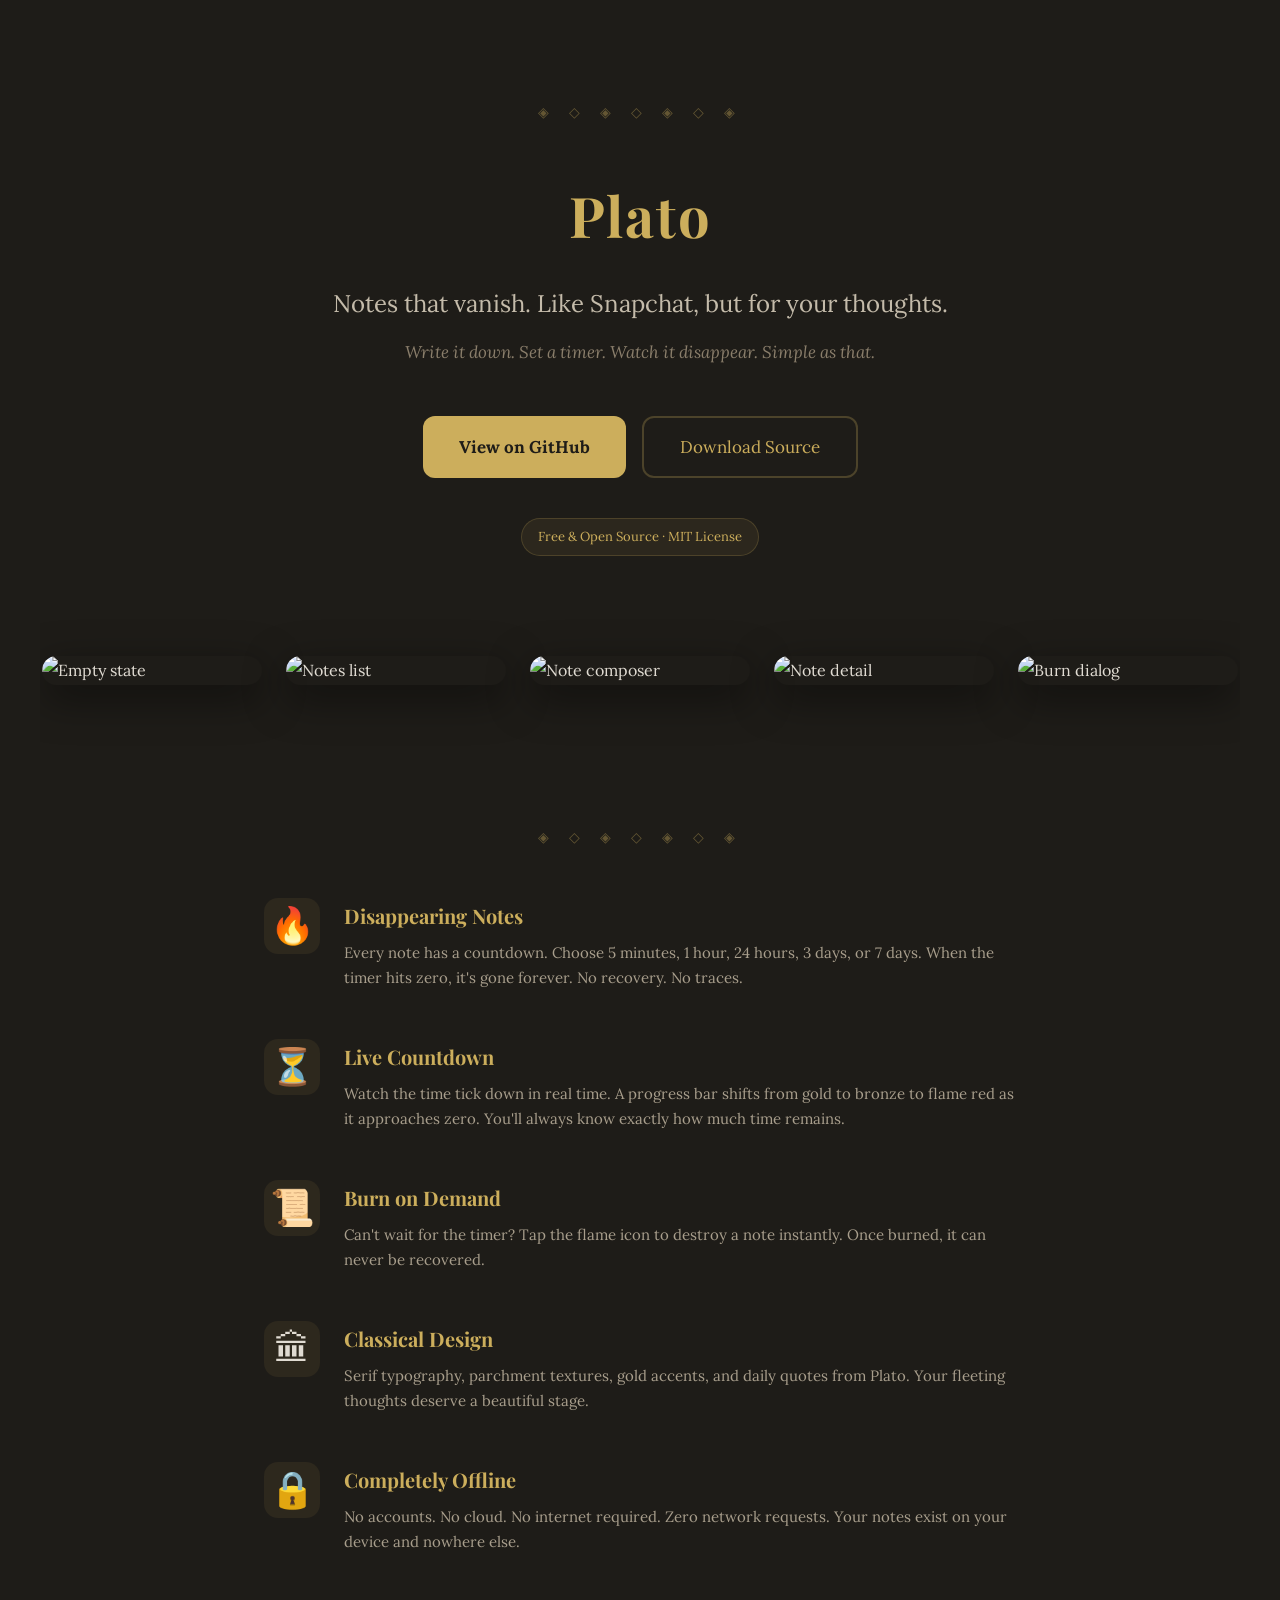
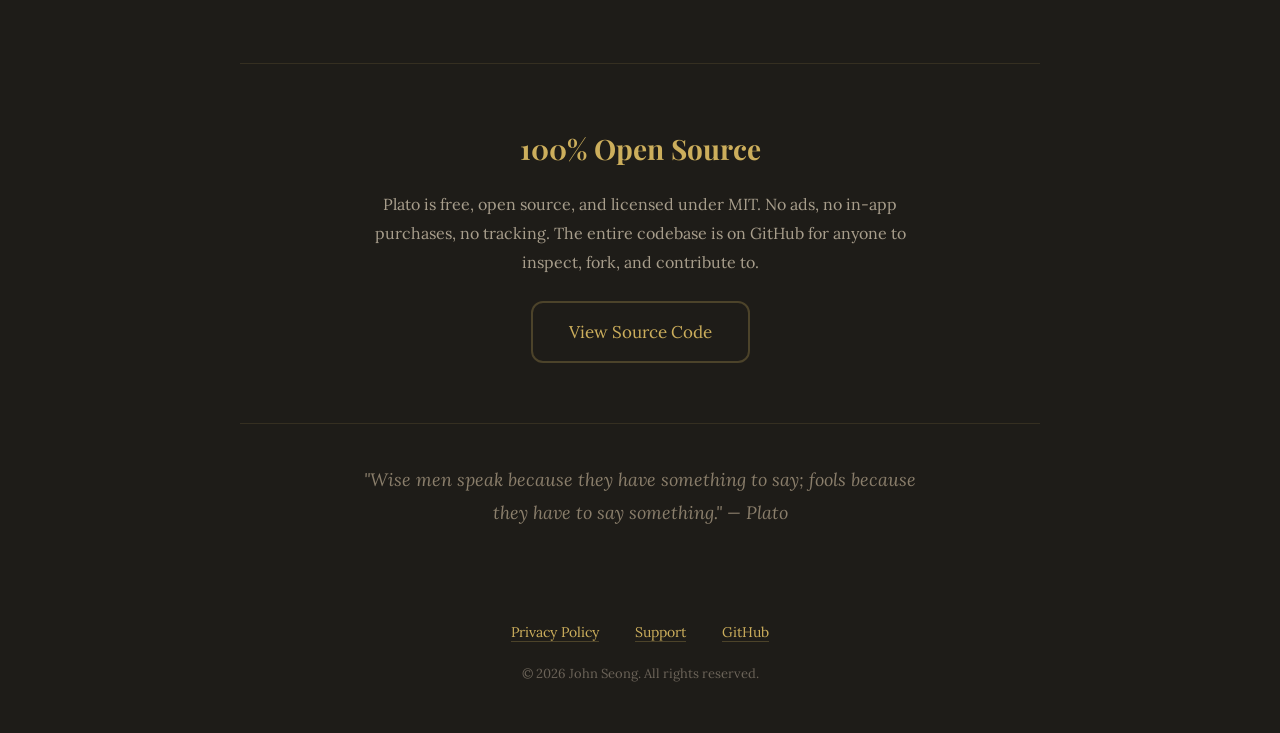
==== docs/marketing.html @ cb4d99b6 "Add marketing landing page and update App Store URLs Co-Authored-By: Claude Opus 4.6 (1M context) <n" ====
<!DOCTYPE html>
<html lang="en">
<head>
    <meta charset="UTF-8">
    <meta name="viewport" content="width=device-width, initial-scale=1.0">
    <title>Plato — Disappearing Notes</title>
    <meta name="description" content="Notes that vanish. Like Snapchat, but for your thoughts. Free and open source.">
    <meta property="og:title" content="Plato — Disappearing Notes">
    <meta property="og:description" content="Notes that vanish. Like Snapchat, but for your thoughts. Free and open source.">
    <meta property="og:type" content="website">
    <meta property="og:url" content="https://wonmor.github.io/Plato-Notes-iOS/marketing.html">
    <style>
        @import url('https://fonts.googleapis.com/css2?family=Playfair+Display:ital,wght@0,400;0,700;1,400&family=Lora:ital@0;1&display=swap');

        * { margin: 0; padding: 0; box-sizing: border-box; }

        body {
            font-family: 'Lora', Georgia, serif;
            background-color: #1e1c18;
            color: #e0dbd2;
            line-height: 1.8;
            overflow-x: hidden;
        }

        .hero {
            text-align: center;
            padding: 100px 24px 60px;
            max-width: 800px;
            margin: 0 auto;
        }

        .hero-border {
            color: #ccae5c66;
            font-size: 14px;
            letter-spacing: 8px;
            margin-bottom: 40px;
        }

        .hero h1 {
            font-family: 'Playfair Display', Georgia, serif;
            font-size: 56px;
            color: #ccae5c;
            margin-bottom: 16px;
            letter-spacing: 2px;
        }

        .hero .tagline {
            font-size: 24px;
            color: #c4bbaa;
            margin-bottom: 12px;
        }

        .hero .sub-tagline {
            font-size: 17px;
            color: #8a7e6b;
            font-style: italic;
            margin-bottom: 48px;
        }

        .cta-buttons {
            display: flex;
            gap: 16px;
            justify-content: center;
            flex-wrap: wrap;
            margin-bottom: 24px;
        }

        .cta-primary {
            display: inline-block;
            background: #ccae5c;
            color: #1e1c18;
            font-family: 'Lora', Georgia, serif;
            font-size: 17px;
            font-weight: bold;
            padding: 16px 36px;
            border-radius: 12px;
            text-decoration: none;
            transition: transform 0.2s, background 0.2s;
        }

        .cta-primary:hover {
            transform: scale(1.03);
            background: #d9be6e;
        }

        .cta-secondary {
            display: inline-block;
            border: 2px solid #ccae5c44;
            color: #ccae5c;
            font-family: 'Lora', Georgia, serif;
            font-size: 17px;
            padding: 14px 36px;
            border-radius: 12px;
            text-decoration: none;
            transition: border-color 0.2s;
        }

        .cta-secondary:hover {
            border-color: #ccae5c;
        }

        .badge {
            display: inline-block;
            background: #ccae5c15;
            border: 1px solid #ccae5c33;
            padding: 6px 16px;
            border-radius: 20px;
            font-size: 13px;
            color: #ccae5c;
            margin-top: 16px;
        }

        .screenshots {
            display: flex;
            gap: 24px;
            justify-content: center;
            padding: 40px 24px 80px;
            overflow-x: auto;
            max-width: 1200px;
            margin: 0 auto;
        }

        .screenshots img {
            width: 220px;
            border-radius: 20px;
            box-shadow: 0 12px 40px rgba(0,0,0,0.5);
            flex-shrink: 0;
        }

        .features {
            max-width: 800px;
            margin: 0 auto;
            padding: 60px 24px;
        }

        .features-border {
            text-align: center;
            color: #ccae5c66;
            font-size: 14px;
            letter-spacing: 8px;
            margin-bottom: 48px;
        }

        .feature {
            display: flex;
            gap: 24px;
            margin-bottom: 48px;
            align-items: flex-start;
        }

        .feature-icon {
            font-size: 36px;
            flex-shrink: 0;
            width: 56px;
            height: 56px;
            display: flex;
            align-items: center;
            justify-content: center;
            background: #ccae5c15;
            border-radius: 14px;
        }

        .feature h3 {
            font-family: 'Playfair Display', Georgia, serif;
            font-size: 20px;
            color: #ccae5c;
            margin-bottom: 6px;
        }

        .feature p {
            color: #a89e8c;
            font-size: 15px;
            line-height: 1.7;
        }

        .open-source {
            text-align: center;
            padding: 60px 24px;
            border-top: 1px solid #ccae5c22;
            border-bottom: 1px solid #ccae5c22;
            max-width: 800px;
            margin: 0 auto;
        }

        .open-source h2 {
            font-family: 'Playfair Display', Georgia, serif;
            font-size: 28px;
            color: #ccae5c;
            margin-bottom: 16px;
        }

        .open-source p {
            color: #a89e8c;
            font-size: 16px;
            max-width: 540px;
            margin: 0 auto 24px;
        }

        .footer {
            text-align: center;
            padding: 48px 24px;
            max-width: 800px;
            margin: 0 auto;
        }

        .footer-links {
            margin-bottom: 16px;
        }

        .footer-links a {
            color: #ccae5c;
            text-decoration: none;
            margin: 0 16px;
            font-size: 14px;
            border-bottom: 1px solid #ccae5c44;
        }

        .footer-links a:hover {
            border-bottom-color: #ccae5c;
        }

        .footer-copy {
            font-size: 13px;
            color: #6b6358;
        }

        .quote {
            text-align: center;
            padding: 40px 24px;
            max-width: 600px;
            margin: 0 auto;
        }

        .quote p {
            font-style: italic;
            color: #8a7e6b;
            font-size: 18px;
        }

        @media (max-width: 600px) {
            .hero h1 { font-size: 38px; }
            .hero .tagline { font-size: 19px; }
            .screenshots img { width: 160px; }
            .feature { flex-direction: column; gap: 12px; }
        }
    </style>
</head>
<body>

    <div class="hero">
        <div class="hero-border">&#9672; &#9671; &#9672; &#9671; &#9672; &#9671; &#9672;</div>
        <h1>Plato</h1>
        <p class="tagline">Notes that vanish. Like Snapchat, but for your thoughts.</p>
        <p class="sub-tagline">Write it down. Set a timer. Watch it disappear. Simple as that.</p>

        <div class="cta-buttons">
            <a href="https://github.com/wonmor/Plato-Notes-iOS" class="cta-primary">View on GitHub</a>
            <a href="https://github.com/wonmor/Plato-Notes-iOS" class="cta-secondary">Download Source</a>
        </div>
        <span class="badge">Free &amp; Open Source &middot; MIT License</span>
    </div>

    <div class="screenshots">
        <img src="https://raw.githubusercontent.com/wonmor/Plato-Notes-iOS/main/screenshots/01_empty_state.png" alt="Empty state">
        <img src="https://raw.githubusercontent.com/wonmor/Plato-Notes-iOS/main/screenshots/02_notes_list.png" alt="Notes list">
        <img src="https://raw.githubusercontent.com/wonmor/Plato-Notes-iOS/main/screenshots/03_composer.png" alt="Note composer">
        <img src="https://raw.githubusercontent.com/wonmor/Plato-Notes-iOS/main/screenshots/04_detail.png" alt="Note detail">
        <img src="https://raw.githubusercontent.com/wonmor/Plato-Notes-iOS/main/screenshots/05_burn_dialog.png" alt="Burn dialog">
    </div>

    <div class="features">
        <div class="features-border">&#9672; &#9671; &#9672; &#9671; &#9672; &#9671; &#9672;</div>

        <div class="feature">
            <div class="feature-icon">&#128293;</div>
            <div>
                <h3>Disappearing Notes</h3>
                <p>Every note has a countdown. Choose 5 minutes, 1 hour, 24 hours, 3 days, or 7 days. When the timer hits zero, it's gone forever. No recovery. No traces.</p>
            </div>
        </div>

        <div class="feature">
            <div class="feature-icon">&#9203;</div>
            <div>
                <h3>Live Countdown</h3>
                <p>Watch the time tick down in real time. A progress bar shifts from gold to bronze to flame red as it approaches zero. You'll always know exactly how much time remains.</p>
            </div>
        </div>

        <div class="feature">
            <div class="feature-icon">&#128220;</div>
            <div>
                <h3>Burn on Demand</h3>
                <p>Can't wait for the timer? Tap the flame icon to destroy a note instantly. Once burned, it can never be recovered.</p>
            </div>
        </div>

        <div class="feature">
            <div class="feature-icon">&#127963;</div>
            <div>
                <h3>Classical Design</h3>
                <p>Serif typography, parchment textures, gold accents, and daily quotes from Plato. Your fleeting thoughts deserve a beautiful stage.</p>
            </div>
        </div>

        <div class="feature">
            <div class="feature-icon">&#128274;</div>
            <div>
                <h3>Completely Offline</h3>
                <p>No accounts. No cloud. No internet required. Zero network requests. Your notes exist on your device and nowhere else.</p>
            </div>
        </div>
    </div>

    <div class="open-source">
        <h2>100% Open Source</h2>
        <p>Plato is free, open source, and licensed under MIT. No ads, no in-app purchases, no tracking. The entire codebase is on GitHub for anyone to inspect, fork, and contribute to.</p>
        <a href="https://github.com/wonmor/Plato-Notes-iOS" class="cta-secondary">View Source Code</a>
    </div>

    <div class="quote">
        <p>"Wise men speak because they have something to say; fools because they have to say something." — Plato</p>
    </div>

    <div class="footer">
        <div class="footer-links">
            <a href="./">Privacy Policy</a>
            <a href="./support.html">Support</a>
            <a href="https://github.com/wonmor/Plato-Notes-iOS">GitHub</a>
        </div>
        <p class="footer-copy">&copy; 2026 John Seong. All rights reserved.</p>
    </div>

</body>
</html>
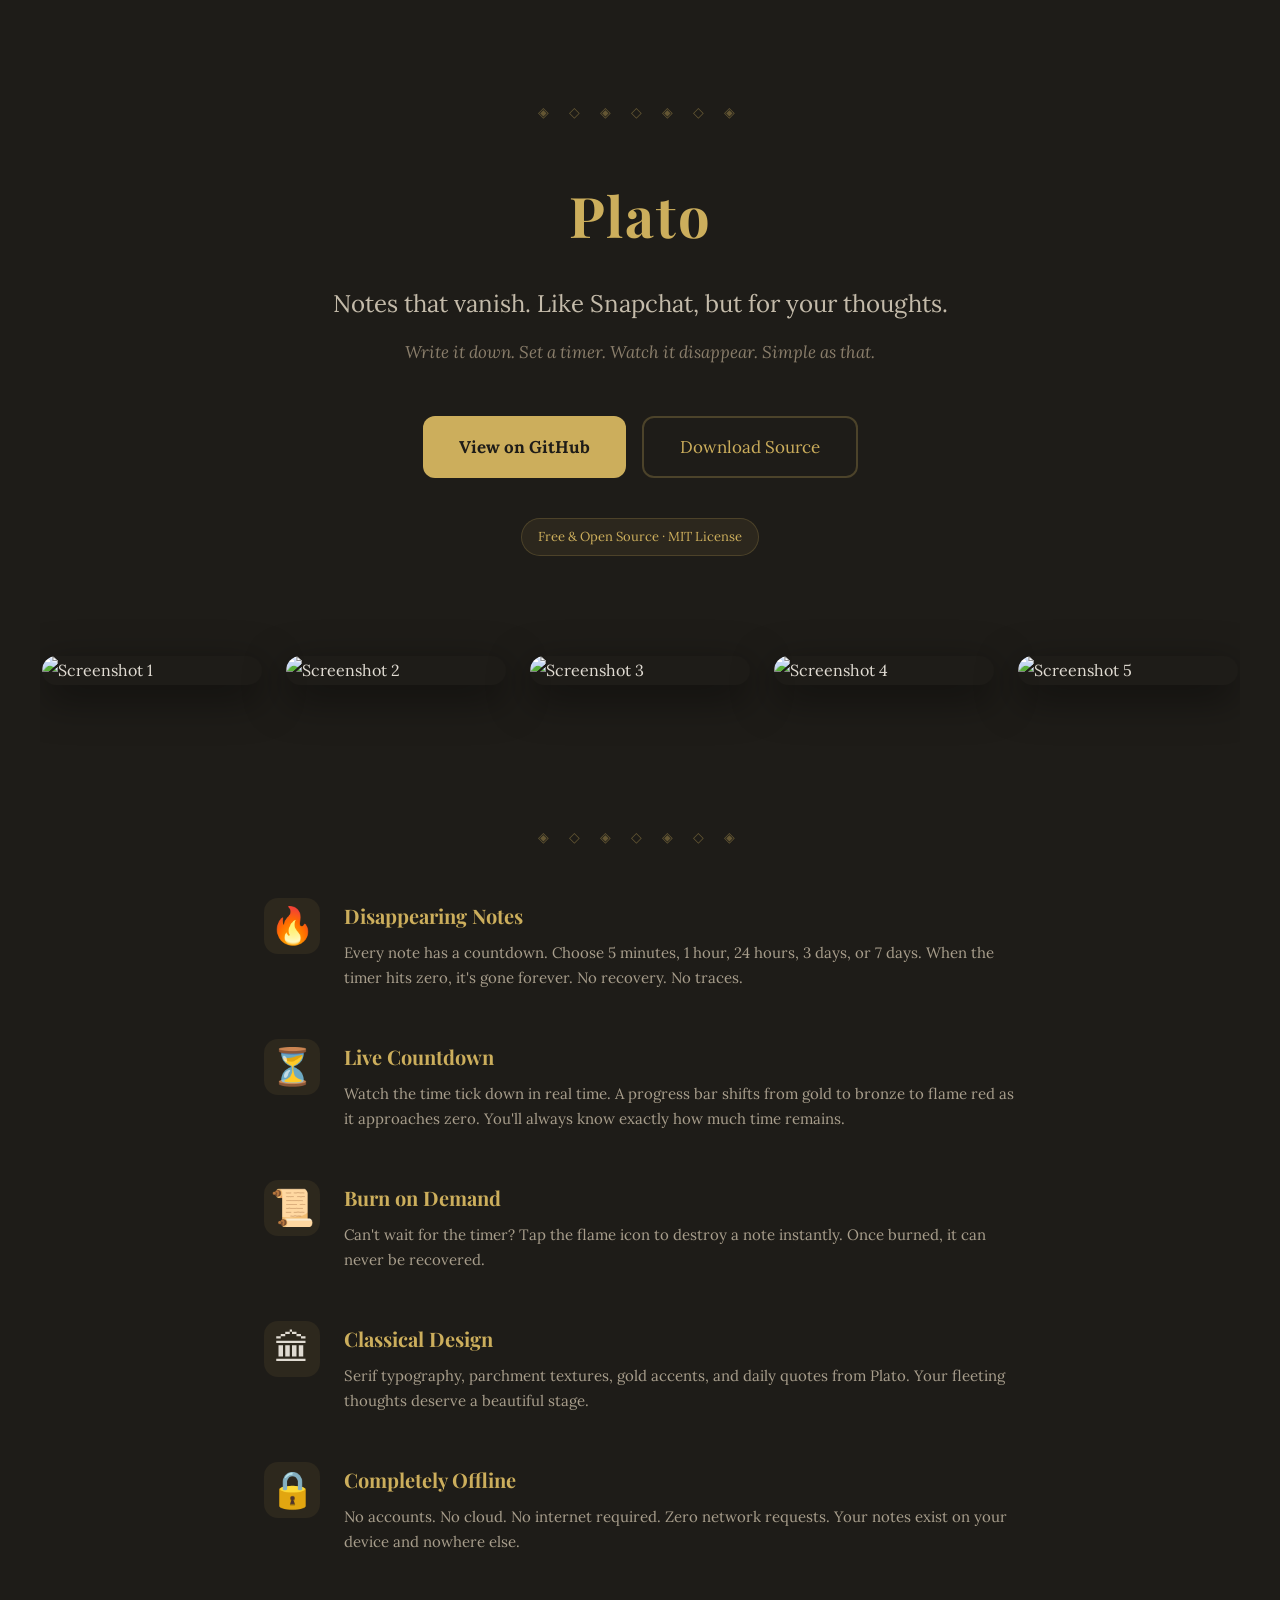
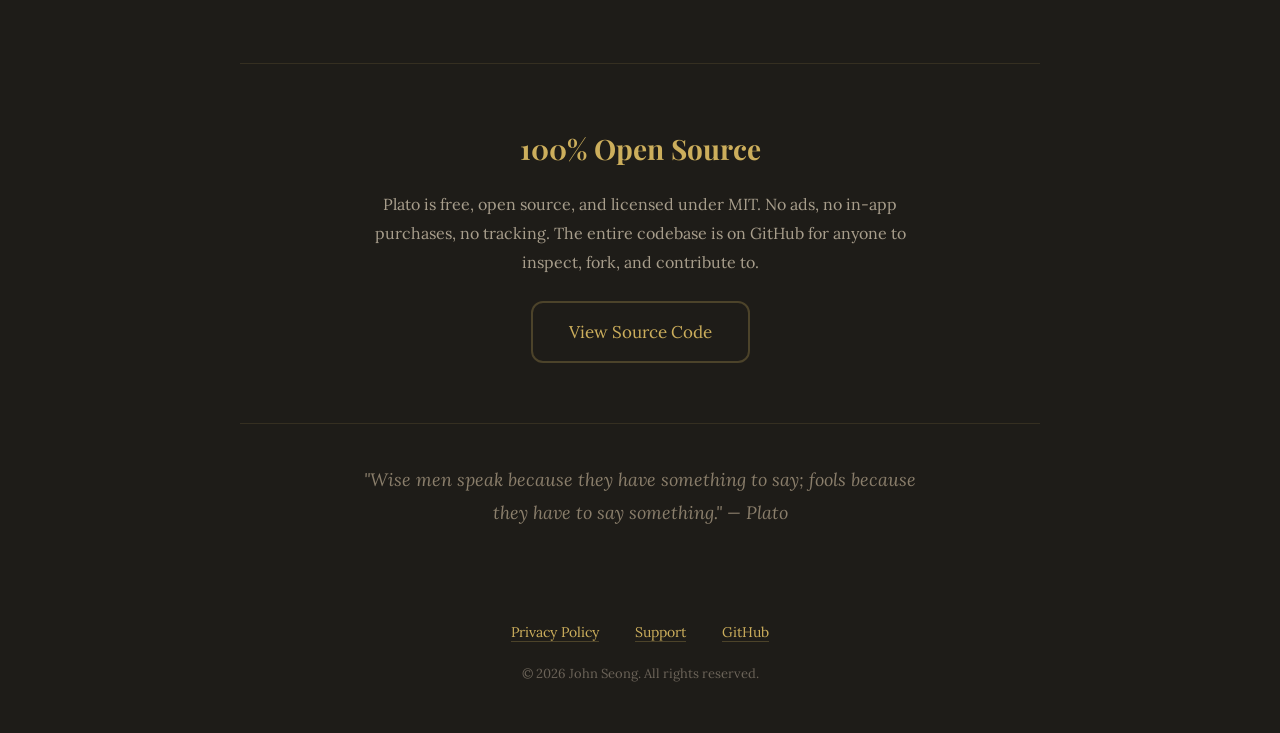
==== commit edc5a1ff: "Replace generated screenshots with real iPhone screenshots resized to 1284x2778 Co-Authored-By: Clau" ====
--- a/docs/marketing.html
+++ b/docs/marketing.html
@@ -261,11 +261,11 @@
     </div>
 
     <div class="screenshots">
-        <img src="https://raw.githubusercontent.com/wonmor/Plato-Notes-iOS/main/screenshots/01_empty_state.png" alt="Empty state">
-        <img src="https://raw.githubusercontent.com/wonmor/Plato-Notes-iOS/main/screenshots/02_notes_list.png" alt="Notes list">
-        <img src="https://raw.githubusercontent.com/wonmor/Plato-Notes-iOS/main/screenshots/03_composer.png" alt="Note composer">
-        <img src="https://raw.githubusercontent.com/wonmor/Plato-Notes-iOS/main/screenshots/04_detail.png" alt="Note detail">
-        <img src="https://raw.githubusercontent.com/wonmor/Plato-Notes-iOS/main/screenshots/05_burn_dialog.png" alt="Burn dialog">
+        <img src="https://raw.githubusercontent.com/wonmor/Plato-Notes-iOS/main/screenshots/screenshot_1.png" alt="Screenshot 1">
+        <img src="https://raw.githubusercontent.com/wonmor/Plato-Notes-iOS/main/screenshots/screenshot_2.png" alt="Screenshot 2">
+        <img src="https://raw.githubusercontent.com/wonmor/Plato-Notes-iOS/main/screenshots/screenshot_3.png" alt="Screenshot 3">
+        <img src="https://raw.githubusercontent.com/wonmor/Plato-Notes-iOS/main/screenshots/screenshot_4.png" alt="Screenshot 4">
+        <img src="https://raw.githubusercontent.com/wonmor/Plato-Notes-iOS/main/screenshots/screenshot_5.png" alt="Screenshot 5">
     </div>
 
     <div class="features">
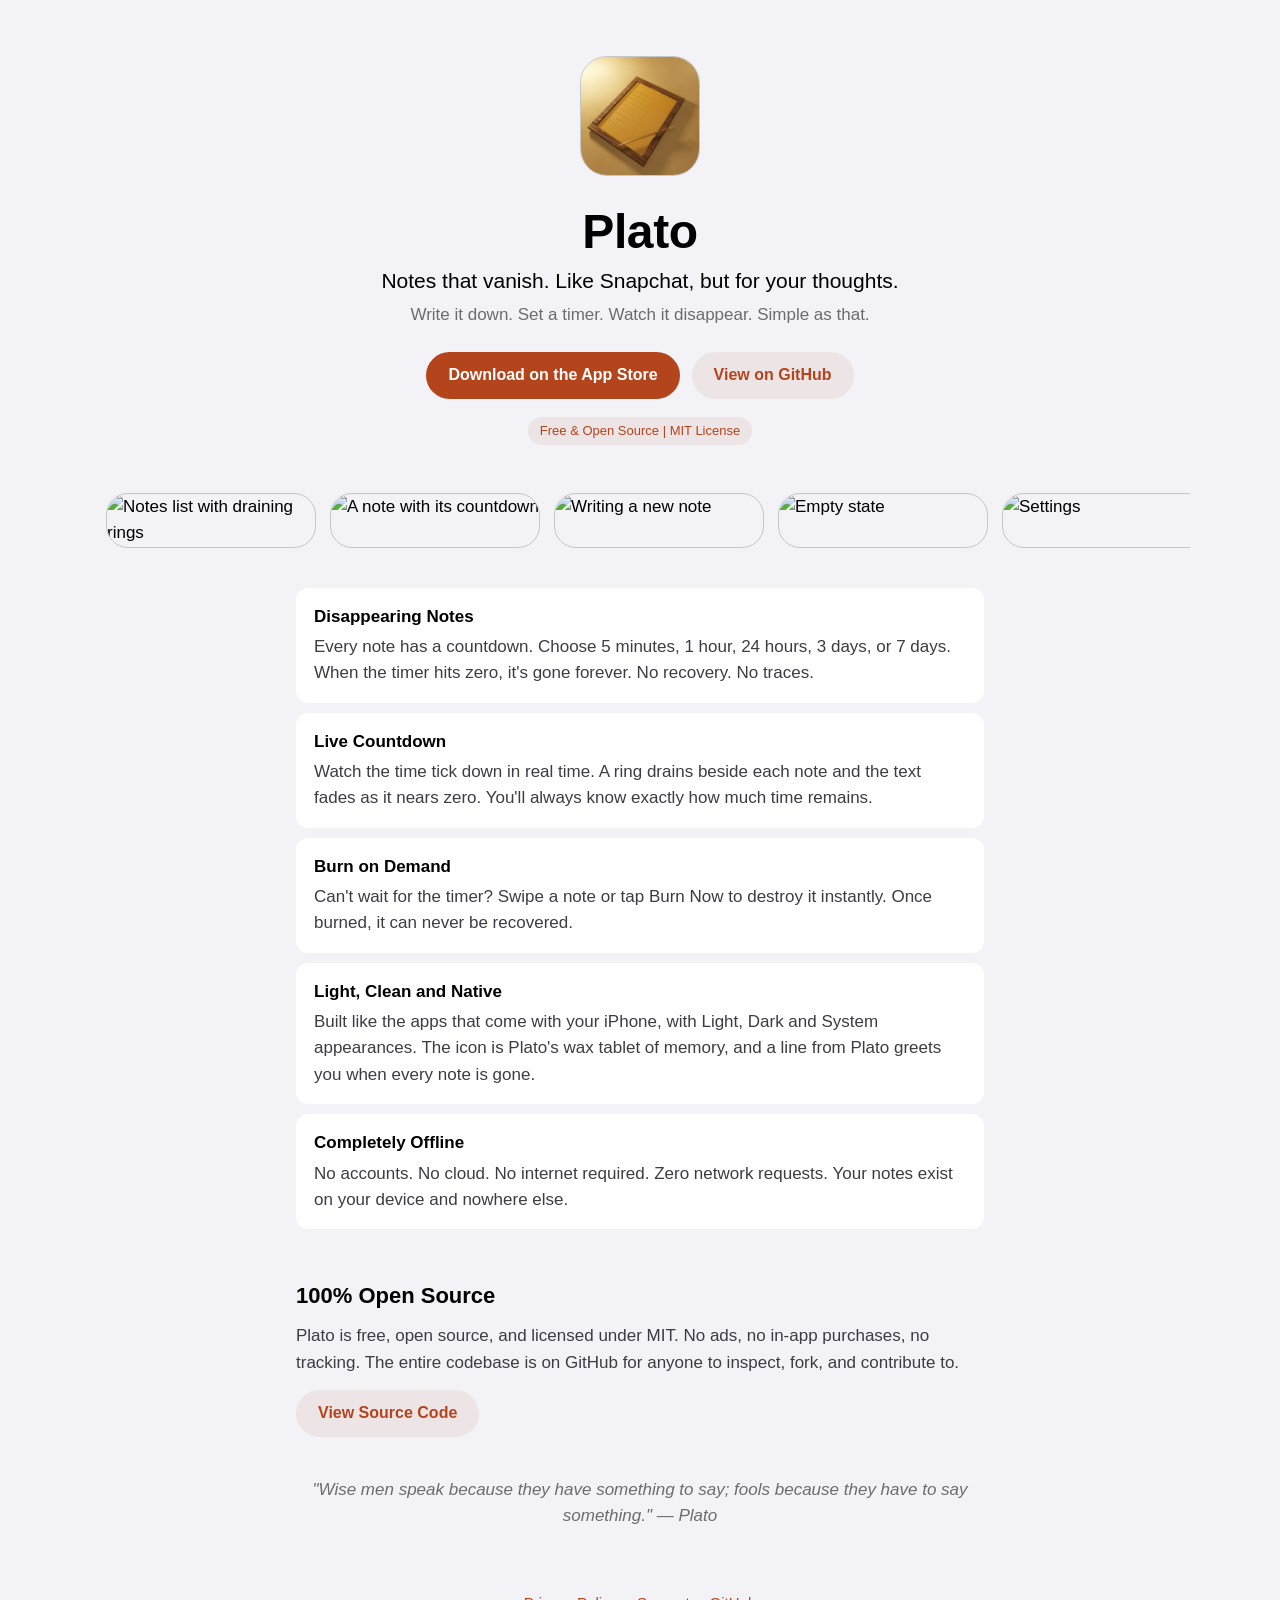
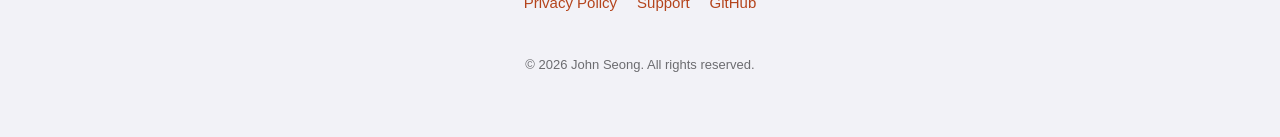
==== commit 938bba1a: "Docs: light, Apple-native pages with the wax-tablet icon; App Store link; copy for the new design Co" ====
--- a/docs/marketing.html
+++ b/docs/marketing.html
@@ -9,270 +9,35 @@
     <meta property="og:description" content="Notes that vanish. Like Snapchat, but for your thoughts. Free and open source.">
     <meta property="og:type" content="website">
     <meta property="og:url" content="https://wonmor.github.io/Plato-Notes-iOS/marketing.html">
-    <style>
-        @import url('https://fonts.googleapis.com/css2?family=Playfair+Display:ital,wght@0,400;0,700;1,400&family=Lora:ital@0;1&display=swap');
-
-        * { margin: 0; padding: 0; box-sizing: border-box; }
-
-        body {
-            font-family: 'Lora', Georgia, serif;
-            background-color: #1e1c18;
-            color: #e0dbd2;
-            line-height: 1.8;
-            overflow-x: hidden;
-        }
-
-        .hero {
-            text-align: center;
-            padding: 100px 24px 60px;
-            max-width: 800px;
-            margin: 0 auto;
-        }
-
-        .hero-border {
-            color: #ccae5c66;
-            font-size: 14px;
-            letter-spacing: 8px;
-            margin-bottom: 40px;
-        }
-
-        .hero h1 {
-            font-family: 'Playfair Display', Georgia, serif;
-            font-size: 56px;
-            color: #ccae5c;
-            margin-bottom: 16px;
-            letter-spacing: 2px;
-        }
-
-        .hero .tagline {
-            font-size: 24px;
-            color: #c4bbaa;
-            margin-bottom: 12px;
-        }
-
-        .hero .sub-tagline {
-            font-size: 17px;
-            color: #8a7e6b;
-            font-style: italic;
-            margin-bottom: 48px;
-        }
-
-        .cta-buttons {
-            display: flex;
-            gap: 16px;
-            justify-content: center;
-            flex-wrap: wrap;
-            margin-bottom: 24px;
-        }
-
-        .cta-primary {
-            display: inline-block;
-            background: #ccae5c;
-            color: #1e1c18;
-            font-family: 'Lora', Georgia, serif;
-            font-size: 17px;
-            font-weight: bold;
-            padding: 16px 36px;
-            border-radius: 12px;
-            text-decoration: none;
-            transition: transform 0.2s, background 0.2s;
-        }
-
-        .cta-primary:hover {
-            transform: scale(1.03);
-            background: #d9be6e;
-        }
-
-        .cta-secondary {
-            display: inline-block;
-            border: 2px solid #ccae5c44;
-            color: #ccae5c;
-            font-family: 'Lora', Georgia, serif;
-            font-size: 17px;
-            padding: 14px 36px;
-            border-radius: 12px;
-            text-decoration: none;
-            transition: border-color 0.2s;
-        }
-
-        .cta-secondary:hover {
-            border-color: #ccae5c;
-        }
-
-        .badge {
-            display: inline-block;
-            background: #ccae5c15;
-            border: 1px solid #ccae5c33;
-            padding: 6px 16px;
-            border-radius: 20px;
-            font-size: 13px;
-            color: #ccae5c;
-            margin-top: 16px;
-        }
-
-        .screenshots {
-            display: flex;
-            gap: 24px;
-            justify-content: center;
-            padding: 40px 24px 80px;
-            overflow-x: auto;
-            max-width: 1200px;
-            margin: 0 auto;
-        }
-
-        .screenshots img {
-            width: 220px;
-            border-radius: 20px;
-            box-shadow: 0 12px 40px rgba(0,0,0,0.5);
-            flex-shrink: 0;
-        }
-
-        .features {
-            max-width: 800px;
-            margin: 0 auto;
-            padding: 60px 24px;
-        }
-
-        .features-border {
-            text-align: center;
-            color: #ccae5c66;
-            font-size: 14px;
-            letter-spacing: 8px;
-            margin-bottom: 48px;
-        }
-
-        .feature {
-            display: flex;
-            gap: 24px;
-            margin-bottom: 48px;
-            align-items: flex-start;
-        }
-
-        .feature-icon {
-            font-size: 36px;
-            flex-shrink: 0;
-            width: 56px;
-            height: 56px;
-            display: flex;
-            align-items: center;
-            justify-content: center;
-            background: #ccae5c15;
-            border-radius: 14px;
-        }
-
-        .feature h3 {
-            font-family: 'Playfair Display', Georgia, serif;
-            font-size: 20px;
-            color: #ccae5c;
-            margin-bottom: 6px;
-        }
-
-        .feature p {
-            color: #a89e8c;
-            font-size: 15px;
-            line-height: 1.7;
-        }
-
-        .open-source {
-            text-align: center;
-            padding: 60px 24px;
-            border-top: 1px solid #ccae5c22;
-            border-bottom: 1px solid #ccae5c22;
-            max-width: 800px;
-            margin: 0 auto;
-        }
-
-        .open-source h2 {
-            font-family: 'Playfair Display', Georgia, serif;
-            font-size: 28px;
-            color: #ccae5c;
-            margin-bottom: 16px;
-        }
-
-        .open-source p {
-            color: #a89e8c;
-            font-size: 16px;
-            max-width: 540px;
-            margin: 0 auto 24px;
-        }
-
-        .footer {
-            text-align: center;
-            padding: 48px 24px;
-            max-width: 800px;
-            margin: 0 auto;
-        }
-
-        .footer-links {
-            margin-bottom: 16px;
-        }
-
-        .footer-links a {
-            color: #ccae5c;
-            text-decoration: none;
-            margin: 0 16px;
-            font-size: 14px;
-            border-bottom: 1px solid #ccae5c44;
-        }
-
-        .footer-links a:hover {
-            border-bottom-color: #ccae5c;
-        }
-
-        .footer-copy {
-            font-size: 13px;
-            color: #6b6358;
-        }
-
-        .quote {
-            text-align: center;
-            padding: 40px 24px;
-            max-width: 600px;
-            margin: 0 auto;
-        }
-
-        .quote p {
-            font-style: italic;
-            color: #8a7e6b;
-            font-size: 18px;
-        }
-
-        @media (max-width: 600px) {
-            .hero h1 { font-size: 38px; }
-            .hero .tagline { font-size: 19px; }
-            .screenshots img { width: 160px; }
-            .feature { flex-direction: column; gap: 12px; }
-        }
-    </style>
+    <link rel="stylesheet" href="./style.css">
+    <link rel="icon" href="./icon.png">
 </head>
 <body>
 
     <div class="hero">
-        <div class="hero-border">&#9672; &#9671; &#9672; &#9671; &#9672; &#9671; &#9672;</div>
+        <div class="brand"><img src="./icon.png" alt="Plato app icon"></div>
         <h1>Plato</h1>
         <p class="tagline">Notes that vanish. Like Snapchat, but for your thoughts.</p>
         <p class="sub-tagline">Write it down. Set a timer. Watch it disappear. Simple as that.</p>
 
         <div class="cta-buttons">
-            <a href="https://github.com/wonmor/Plato-Notes-iOS" class="cta-primary">View on GitHub</a>
-            <a href="https://github.com/wonmor/Plato-Notes-iOS" class="cta-secondary">Download Source</a>
+            <a href="https://apps.apple.com/app/id6761697919" class="cta-primary">Download on the App Store</a>
+            <a href="https://github.com/wonmor/Plato-Notes-iOS" class="cta-secondary">View on GitHub</a>
         </div>
-        <span class="badge">Free &amp; Open Source &middot; MIT License</span>
+        <span class="badge">Free &amp; Open Source | MIT License</span>
     </div>
 
     <div class="screenshots">
-        <img src="https://raw.githubusercontent.com/wonmor/Plato-Notes-iOS/main/screenshots/screenshot_1.png" alt="Screenshot 1">
-        <img src="https://raw.githubusercontent.com/wonmor/Plato-Notes-iOS/main/screenshots/screenshot_2.png" alt="Screenshot 2">
-        <img src="https://raw.githubusercontent.com/wonmor/Plato-Notes-iOS/main/screenshots/screenshot_3.png" alt="Screenshot 3">
-        <img src="https://raw.githubusercontent.com/wonmor/Plato-Notes-iOS/main/screenshots/screenshot_4.png" alt="Screenshot 4">
-        <img src="https://raw.githubusercontent.com/wonmor/Plato-Notes-iOS/main/screenshots/screenshot_5.png" alt="Screenshot 5">
+        <img src="https://raw.githubusercontent.com/wonmor/Plato-Notes-iOS/main/screenshots/screenshot_1.png" alt="Notes list with draining rings">
+        <img src="https://raw.githubusercontent.com/wonmor/Plato-Notes-iOS/main/screenshots/screenshot_2.png" alt="A note with its countdown">
+        <img src="https://raw.githubusercontent.com/wonmor/Plato-Notes-iOS/main/screenshots/screenshot_3.png" alt="Writing a new note">
+        <img src="https://raw.githubusercontent.com/wonmor/Plato-Notes-iOS/main/screenshots/screenshot_4.png" alt="Empty state">
+        <img src="https://raw.githubusercontent.com/wonmor/Plato-Notes-iOS/main/screenshots/screenshot_5.png" alt="Settings">
     </div>
 
     <div class="features">
-        <div class="features-border">&#9672; &#9671; &#9672; &#9671; &#9672; &#9671; &#9672;</div>
 
         <div class="feature">
-            <div class="feature-icon">&#128293;</div>
             <div>
                 <h3>Disappearing Notes</h3>
                 <p>Every note has a countdown. Choose 5 minutes, 1 hour, 24 hours, 3 days, or 7 days. When the timer hits zero, it's gone forever. No recovery. No traces.</p>
@@ -280,31 +45,27 @@
         </div>
 
         <div class="feature">
-            <div class="feature-icon">&#9203;</div>
             <div>
                 <h3>Live Countdown</h3>
-                <p>Watch the time tick down in real time. A progress bar shifts from gold to bronze to flame red as it approaches zero. You'll always know exactly how much time remains.</p>
+                <p>Watch the time tick down in real time. A ring drains beside each note and the text fades as it nears zero. You'll always know exactly how much time remains.</p>
             </div>
         </div>
 
         <div class="feature">
-            <div class="feature-icon">&#128220;</div>
             <div>
                 <h3>Burn on Demand</h3>
-                <p>Can't wait for the timer? Tap the flame icon to destroy a note instantly. Once burned, it can never be recovered.</p>
+                <p>Can't wait for the timer? Swipe a note or tap Burn Now to destroy it instantly. Once burned, it can never be recovered.</p>
             </div>
         </div>
 
         <div class="feature">
-            <div class="feature-icon">&#127963;</div>
             <div>
-                <h3>Classical Design</h3>
-                <p>Serif typography, parchment textures, gold accents, and daily quotes from Plato. Your fleeting thoughts deserve a beautiful stage.</p>
+                <h3>Light, Clean and Native</h3>
+                <p>Built like the apps that come with your iPhone, with Light, Dark and System appearances. The icon is Plato's wax tablet of memory, and a line from Plato greets you when every note is gone.</p>
             </div>
         </div>
 
         <div class="feature">
-            <div class="feature-icon">&#128274;</div>
             <div>
                 <h3>Completely Offline</h3>
                 <p>No accounts. No cloud. No internet required. Zero network requests. Your notes exist on your device and nowhere else.</p>
--- a/docs/style.css
+++ b/docs/style.css
@@ -0,0 +1,55 @@
+/* Plato pages: light and Apple-native, with Dark following the system. */
+:root {
+  --bg: #F2F2F7; --card: #FFFFFF; --label: #000000; --secondary: #3C3C43; --tertiary: #6C6C70;
+  --separator: #C6C6C8; --accent: #B4441C; --accent-soft: #B4441C14;
+}
+@media (prefers-color-scheme: dark) {
+  :root { --bg: #000000; --card: #1C1C1E; --label: #FFFFFF; --secondary: #EBEBF5CC; --tertiary: #98989F;
+          --separator: #38383A; --accent: #FF8A5C; --accent-soft: #FF8A5C1F; }
+}
+* { margin: 0; padding: 0; box-sizing: border-box; }
+html { -webkit-text-size-adjust: 100%; }
+body { font-family: -apple-system, BlinkMacSystemFont, "SF Pro Text", "Helvetica Neue", Helvetica, Arial, sans-serif;
+       background: var(--bg); color: var(--label); line-height: 1.55; font-size: 17px; }
+a { color: var(--accent); text-decoration: none; }
+a:hover { text-decoration: underline; }
+.container { max-width: 720px; margin: 0 auto; padding: 40px 16px 56px; }
+.brand { display: flex; align-items: center; gap: 14px; margin-bottom: 28px; }
+.brand img { width: 56px; height: 56px; border-radius: 12.5px; border: 0.5px solid var(--separator); }
+.brand span { font-size: 22px; font-weight: 600; letter-spacing: -0.2px; }
+.nav, .footer-links { display: flex; flex-wrap: wrap; gap: 20px; margin-bottom: 28px; font-size: 15px; }
+h1 { font-size: 34px; font-weight: 700; letter-spacing: -0.4px; line-height: 1.15; margin-bottom: 6px; }
+h2 { font-size: 22px; font-weight: 600; margin: 32px 0 10px; }
+h3 { font-size: 17px; font-weight: 600; margin-bottom: 4px; }
+p, li { color: var(--secondary); margin-bottom: 14px; }
+ul { padding-left: 22px; margin-bottom: 14px; }
+.subtitle { color: var(--tertiary); font-size: 17px; margin-bottom: 24px; }
+.effective-date { font-size: 13px; color: var(--tertiary); }
+.highlight { background: var(--card); border-radius: 12px; padding: 16px 18px; margin: 20px 0; }
+.highlight p { margin: 0; color: var(--label); }
+.badge { display: inline-block; font-size: 13px; color: var(--accent); background: var(--accent-soft); border-radius: 999px; padding: 4px 12px; margin-bottom: 8px; }
+.faq-q { color: var(--label); font-weight: 600; margin: 20px 0 4px; }
+.footer, .footer-copy { margin-top: 40px; font-size: 13px; color: var(--tertiary); text-align: center; }
+.border-top, .border-bottom, .hero-border, .features-border, .feature-icon { display: none; }
+/* marketing */
+.hero { max-width: 720px; margin: 0 auto; padding: 56px 16px 24px; text-align: center; }
+.hero .brand { justify-content: center; flex-direction: column; gap: 10px; }
+.hero .brand img { width: 120px; height: 120px; border-radius: 27px; }
+.hero h1 { font-size: 48px; }
+.tagline { font-size: 21px; color: var(--label); margin-bottom: 4px; }
+.sub-tagline { color: var(--tertiary); margin-bottom: 24px; }
+.cta-buttons { display: flex; gap: 12px; justify-content: center; flex-wrap: wrap; margin-bottom: 18px; }
+.cta-primary, .cta-secondary { display: inline-block; border-radius: 999px; padding: 11px 22px; font-size: 16px; font-weight: 600; }
+.cta-primary { background: var(--accent); color: #FFFFFF; }
+.cta-secondary { background: var(--accent-soft); color: var(--accent); }
+.cta-primary:hover, .cta-secondary:hover { text-decoration: none; opacity: 0.88; }
+.screenshots { display: flex; gap: 14px; overflow-x: auto; padding: 16px; max-width: 1100px; margin: 0 auto; scroll-snap-type: x mandatory; }
+.screenshots img { width: 210px; flex: none; border-radius: 22px; border: 0.5px solid var(--separator); scroll-snap-align: center; }
+.features { max-width: 720px; margin: 24px auto 0; padding: 0 16px; }
+.feature { background: var(--card); border-radius: 12px; padding: 16px 18px; margin-bottom: 10px; }
+.feature p { margin: 0; }
+.open-source, .quote { max-width: 720px; margin: 0 auto; padding: 8px 16px; }
+.quote p { font-style: italic; color: var(--tertiary); text-align: center; margin-top: 24px; }
+.footer { max-width: 720px; margin: 40px auto 0; padding: 0 16px 48px; }
+.footer-links { justify-content: center; }
+@media (max-width: 600px) { h1 { font-size: 30px; } .hero h1 { font-size: 38px; } .screenshots img { width: 160px; } }
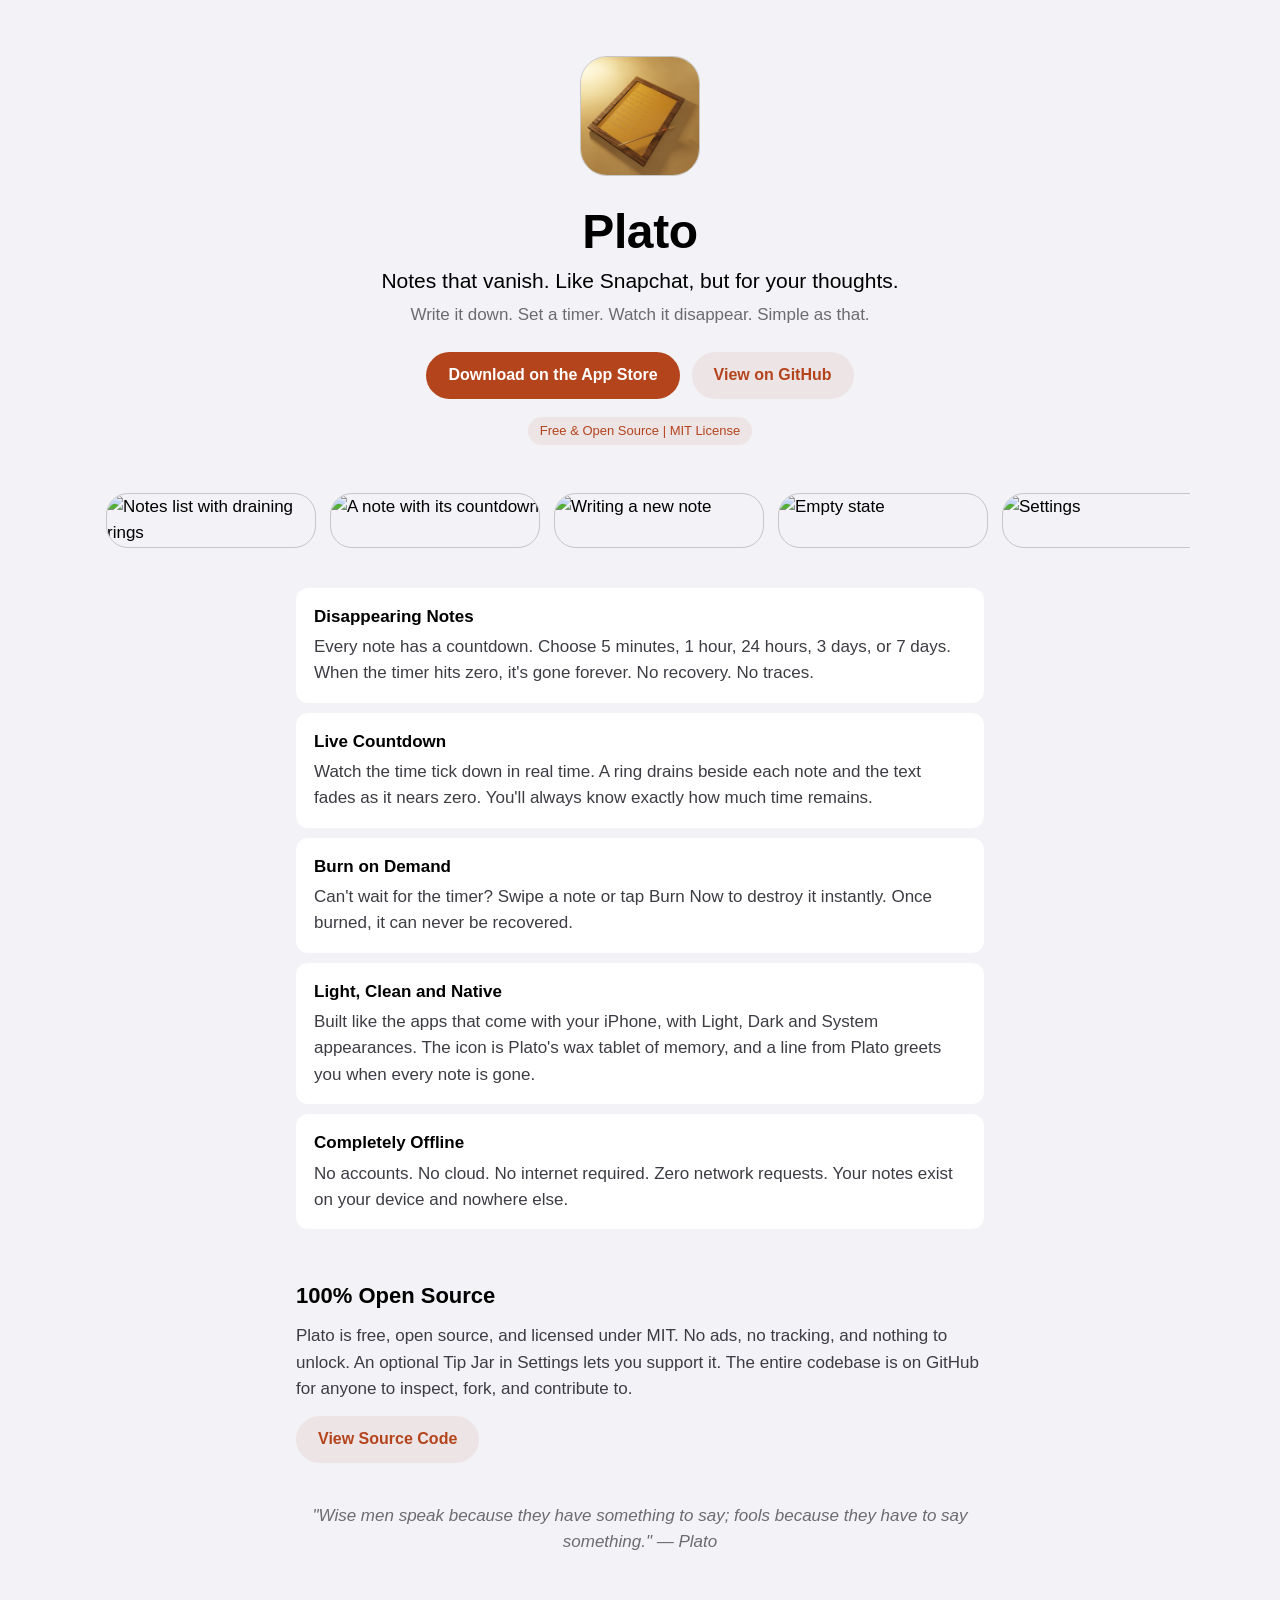
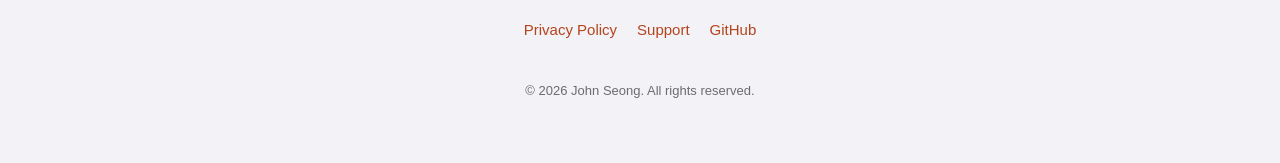
==== commit 38b6a4cd: "Tip Jar in Settings (1.1 build 4) Four consumable StoreKit 2 tips (plato.tip.1/5/20/50) in a native " ====
--- a/docs/marketing.html
+++ b/docs/marketing.html
@@ -75,7 +75,7 @@
 
     <div class="open-source">
         <h2>100% Open Source</h2>
-        <p>Plato is free, open source, and licensed under MIT. No ads, no in-app purchases, no tracking. The entire codebase is on GitHub for anyone to inspect, fork, and contribute to.</p>
+        <p>Plato is free, open source, and licensed under MIT. No ads, no tracking, and nothing to unlock. An optional Tip Jar in Settings lets you support it. The entire codebase is on GitHub for anyone to inspect, fork, and contribute to.</p>
         <a href="https://github.com/wonmor/Plato-Notes-iOS" class="cta-secondary">View Source Code</a>
     </div>
 
